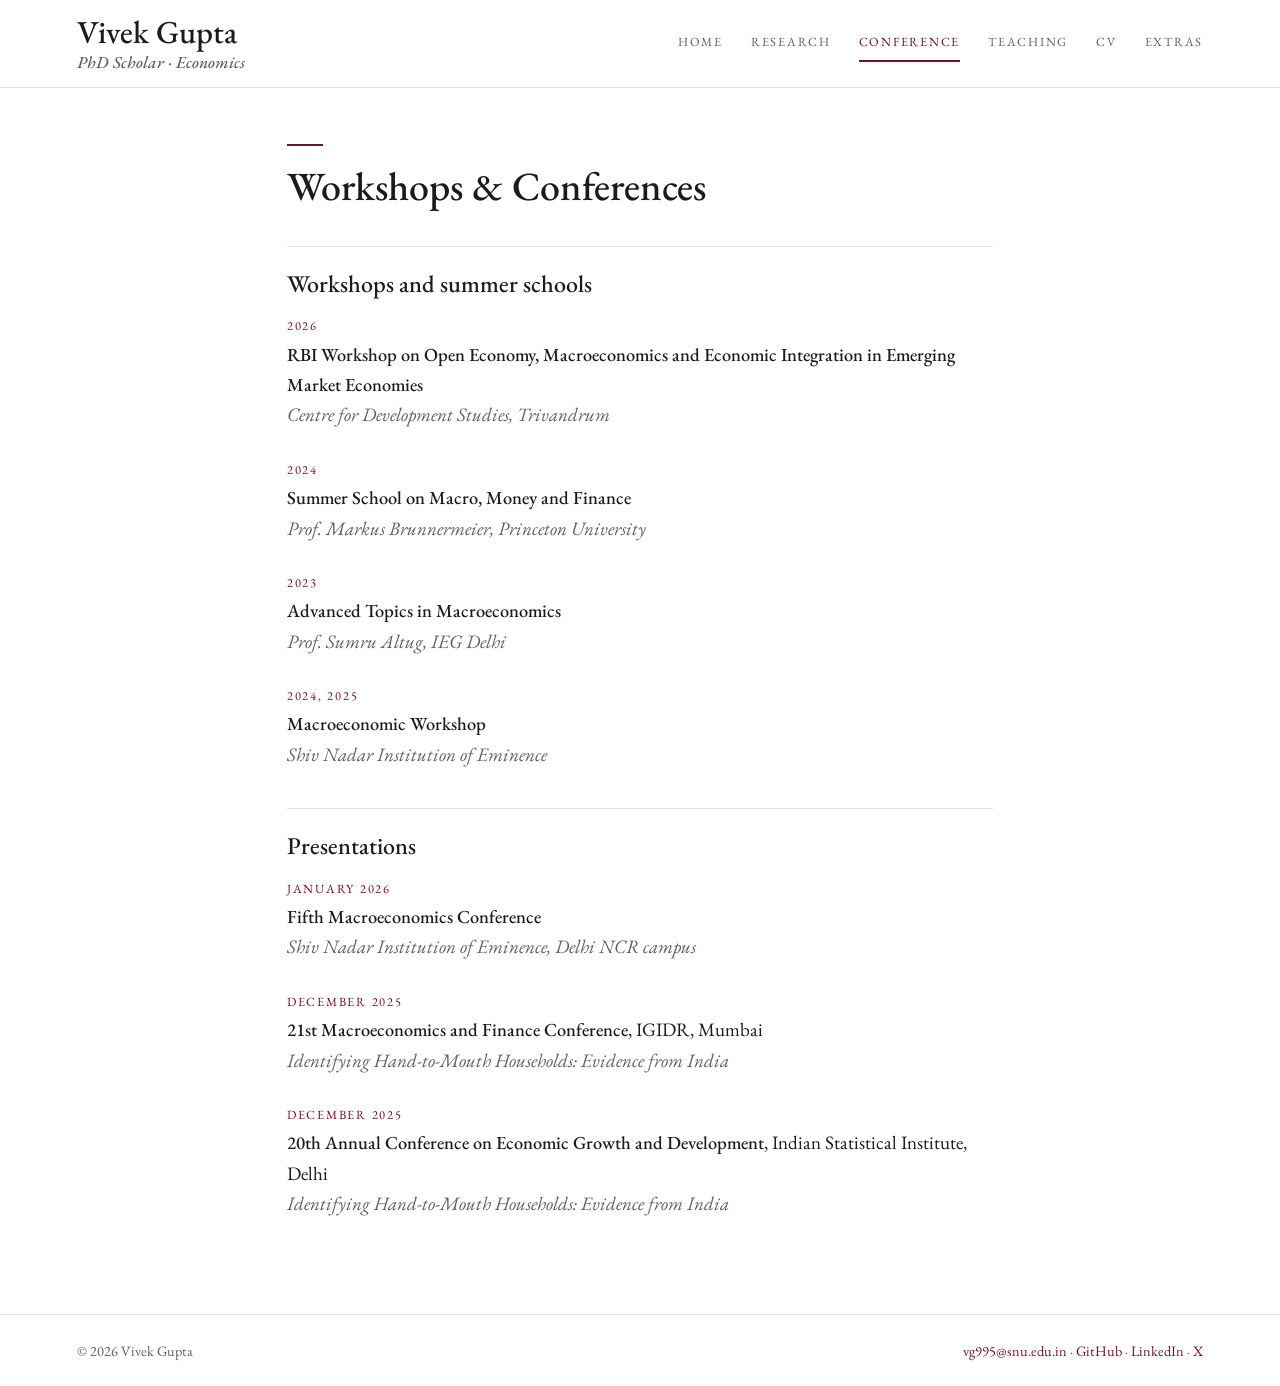
==== conference.html @ 2d9377d3 "Add files via upload" ====
<!DOCTYPE html><html lang="en"><head><meta charset="utf-8"><meta name="viewport" content="width=device-width,initial-scale=1">
<title>Vivek Gupta | Economics – Conference</title>
<meta name="keywords" content="Vivek Gupta, Vivek Gupta economics, Vivek Gupta macroeconomics, Vivek Gupta SNU, Vivek Gupta Shiv Nadar, Shiv Nadar University economics PhD, Shiv Nadar Institution of Eminence economics, macroeconomics PhD India, household finance India, hand to mouth households India, DSGE HANK models"><meta name="description" content="Conferences, workshops and seminar presentations by Vivek Gupta, Economics PhD scholar at Shiv Nadar Institution of Eminence."><meta property="og:title" content="Conferences & Workshops | Vivek Gupta, SNU Economics">
<meta property="og:description" content="Conferences, workshops and seminar presentations by Vivek Gupta, Economics PhD scholar at Shiv Nadar Institution of Eminence.">
<meta property="og:type" content="website">
<meta name="author" content="Vivek Gupta">
<link rel="stylesheet" href="style.css"></head><body>
<header><a class="brand" href="index.html">Vivek Gupta<small>PhD Scholar · Economics</small></a><nav><a href="index.html">Home</a><a href="research.html">Research</a><a class="on" href="conference.html">Conference</a><a href="teaching.html">Teaching</a><a href="cv.html">CV</a><a href="extras.html">Extras</a></nav></header>
<main class="page"><h1>Workshops &amp; Conferences</h1>
<h3>Workshops and summer schools</h3>
<div class="item"><span class="tag">2026</span><br><b>RBI Workshop on Open Economy, Macroeconomics and Economic Integration in Emerging Market Economies</b><br><em>Centre for Development Studies, Trivandrum</em></div>
<div class="item"><span class="tag">2024</span><br><b>Summer School on Macro, Money and Finance</b><br><em>Prof. Markus Brunnermeier, Princeton University</em></div>
<div class="item"><span class="tag">2023</span><br><b>Advanced Topics in Macroeconomics</b><br><em>Prof. Sumru Altug, IEG Delhi</em></div>
<div class="item"><span class="tag">2024, 2025</span><br><b>Macroeconomic Workshop</b><br><em>Shiv Nadar Institution of Eminence</em></div>
<h3>Presentations</h3>
<div class="item"><span class="tag">January 2026</span><br><b>Fifth Macroeconomics Conference</b><br><em>Shiv Nadar Institution of Eminence, Delhi NCR campus</em></div>
<div class="item"><span class="tag">December 2025</span><br><b>21st Macroeconomics and Finance Conference</b>, IGIDR, Mumbai<br><em>Identifying Hand-to-Mouth Households: Evidence from India</em></div>
<div class="item"><span class="tag">December 2025</span><br><b>20th Annual Conference on Economic Growth and Development</b>, Indian Statistical Institute, Delhi<br><em>Identifying Hand-to-Mouth Households: Evidence from India</em></div></main>
<footer><span>© 2026 Vivek Gupta</span><span><a href="mailto:vg995@snu.edu.in">vg995@snu.edu.in</a> · <a href="https://github.com/vivekecon">GitHub</a> · <a href="https://www.linkedin.com/in/vivek-gupta-5765b21a3">LinkedIn</a> · <a href="https://x.com/vivekguptaecon">X</a></span></footer></body></html>
---- style.css ----
@import url('https://fonts.googleapis.com/css2?family=EB+Garamond:ital,wght@0,400;0,500;1,400&family=Kalam:wght@300&display=swap');
:root{/* cream theme: --bg:#efeadf; --line:#cfc7b8 */--bg:#ffffff;--ink:#1c1b1a;--mute:#5d6166;--red:#6e1423;--line:#e4e1db;--board:#1d2623}
*{box-sizing:border-box}html{scroll-behavior:smooth}
body{margin:0;background:var(--bg);color:var(--ink);font:19px/1.6 'EB Garamond',Georgia,serif}
a{color:var(--red);text-decoration:none}a:hover{text-decoration:underline}
a:focus-visible{outline:2px solid var(--red);outline-offset:3px}
header{display:flex;justify-content:space-between;align-items:center;flex-wrap:wrap;gap:12px;padding:16px 6vw;position:sticky;top:0;z-index:5;background:var(--bg);border-bottom:1px solid var(--line)}
.brand{color:var(--ink);font-size:2rem;font-weight:500;line-height:1}
.brand:hover{text-decoration:none}.brand small{display:block;font-size:1.05rem;font-style:italic;color:var(--mute);margin-top:6px}
nav a{margin-left:28px;font-size:.78rem;letter-spacing:.14em;text-transform:uppercase;color:var(--mute);padding:8px 0;display:inline-block}
nav a.on{color:var(--red);border-bottom:2px solid var(--red)}nav a:hover{text-decoration:none;color:var(--red)}
.hero{position:relative;overflow:hidden;min-height:540px;padding:72px 6vw;color:#fff;background:linear-gradient(90deg,rgba(8,12,10,.78) 0,rgba(8,12,10,.4) 38%,transparent 62%),url(images/hero-board.jpg) right center/cover no-repeat,#1d2623}
.hero .txt{position:relative;z-index:2;max-width:440px;text-shadow:0 2px 14px rgba(0,0,0,.6)}
.eyebrow{display:flex;align-items:center;gap:16px;font-size:.8rem;letter-spacing:.18em;text-transform:uppercase}
.eyebrow:before{content:"";width:56px;border-top:1px solid #fff}
.hero h1{font-size:3.3rem;line-height:1.05;margin:22px 0;font-weight:500}
.hero p{font-style:italic;font-size:1.5rem;line-height:1.4;margin:0 0 28px}
.btn{display:inline-block;background:var(--red);color:#fff;padding:15px 28px;font-size:.8rem;letter-spacing:.16em;text-transform:uppercase;border:1px solid #8c2b3b}
.btn:hover{background:#560f1b;text-decoration:none}
.chalk{position:absolute;right:3vw;top:50px;width:52%;font:1.25rem/2 Kalam,cursive;color:#e6e4dc;opacity:.9;display:grid;grid-template-columns:1fr 1fr;gap:6px 36px}
.chalk i{font-style:normal}.chalk .n{color:#b9c4bc;font-size:1.05rem}
.cols{display:grid;grid-template-columns:repeat(3,1fr);padding:56px 6vw}
.cols>div{padding:0 36px}.cols>div:first-child{padding-left:0}.cols>div+div{border-left:1px solid var(--line)}
.cols h2,.page h1{font-size:2.5rem;font-weight:500;margin:0 0 14px;line-height:1.1}
.cols h2:before,.page h1:before{content:"";display:block;width:36px;border-top:2px solid var(--red);margin-bottom:18px}
.cols p,.cols li,.mute{color:var(--mute)}.cols ul{padding-left:20px}.cols li::marker{color:var(--red)}
.more{font-size:.8rem;letter-spacing:.16em;text-transform:uppercase}
.quote{background:var(--red);color:#f2e8e6;padding:34px 6vw;display:flex;justify-content:space-between;align-items:flex-end;flex-wrap:wrap;gap:16px}
.quote q{font-style:italic;font-size:1.6rem;line-height:1.35;max-width:520px;display:block}
.quote span{font-size:.8rem;letter-spacing:.16em;text-transform:uppercase;opacity:.8}
.page{max-width:860px;margin:0 auto;padding:56px 6vw 72px}
.page h3{font-size:1.5rem;font-weight:500;margin:38px 0 6px;padding-top:18px;border-top:1px solid var(--line)}
.item{margin:0 0 22px}.item b{font-weight:500;font-size:1.15rem}.item em,.tag{color:var(--mute)}
.tag{font-size:.78rem;letter-spacing:.14em;text-transform:uppercase;color:var(--red)}
footer{border-top:1px solid var(--line);padding:24px 6vw;color:var(--mute);font-size:.9rem;display:flex;justify-content:space-between;flex-wrap:wrap;gap:8px}
@media(max-width:900px){.cols{grid-template-columns:1fr}.cols>div{padding:24px 0;border:0!important}.chalk{display:none}.hero h1{font-size:3rem}nav a{margin:0 16px 0 0}}
@media(prefers-reduced-motion:reduce){html{scroll-behavior:auto}}
.wide{max-width:1100px}
.journey{display:grid;grid-template-columns:repeat(2,1fr);gap:40px 36px;margin-top:24px}
.journey figure{margin:0}
.journey .ph{display:block;width:100%;aspect-ratio:4/3;background:#f1efea;border:1px solid var(--line);overflow:hidden;padding:0;cursor:zoom-in}
.journey img{width:100%;height:100%;object-fit:cover;display:block}
.journey figcaption{padding-top:14px;color:var(--mute)}
.journey figcaption b{display:block;color:var(--ink);font-weight:500;font-size:1.3rem;line-height:1.25;margin:2px 0 4px}
dialog{border:0;padding:0;background:transparent;max-width:92vw}
dialog::backdrop{background:rgba(20,10,12,.85)}
dialog img{max-width:92vw;max-height:88vh;display:block}
@media(max-width:800px){.journey{grid-template-columns:1fr}}
.filters{display:flex;flex-wrap:wrap;gap:10px;margin:22px 0 0}
.filters button{font:inherit;font-size:.78rem;letter-spacing:.14em;text-transform:uppercase;background:none;color:var(--mute);border:1px solid var(--line);padding:9px 18px;cursor:pointer}
.filters button:hover{color:var(--red);border-color:var(--red)}
.filters button[aria-pressed=true]{background:var(--red);border-color:var(--red);color:#fff}
.filters button:focus-visible{outline:2px solid var(--red);outline-offset:3px}
.journey figure[hidden]{display:none}
.cols ul.contact{list-style:none;padding:0;margin:0}
.contact li{padding:9px 0;border-bottom:1px solid var(--line)}
.contact a{font-size:.85rem;letter-spacing:.14em;text-transform:uppercase}
.contact li:last-child a{text-transform:none;letter-spacing:.02em;font-size:1.05rem}
.contact a{display:flex;align-items:center;gap:14px}
.contact .ic{width:26px;height:26px;flex:none;color:var(--red)}
.contact a:hover{text-decoration:none}.contact a:hover span{text-decoration:underline}
@media(max-width:900px){.hero{background:linear-gradient(rgba(8,12,10,.72),rgba(8,12,10,.72)),url(images/hero-board.jpg) center/cover,#1d2623}}
.me{display:block;width:130px;height:130px;border-radius:50%;object-fit:cover;object-position:50% 22%;margin:0 0 20px;border:3px solid #fff;box-shadow:0 0 0 1px var(--red)}
.wide{max-width:1200px}
.note{max-width:720px;font-size:1.15rem;line-height:1.75;color:var(--mute);margin:8px 0 32px}
.journey{display:block;column-count:3;column-gap:16px}
.journey figure{break-inside:avoid;margin:0 0 16px}
.journey .ph{aspect-ratio:auto;height:auto;background:none;border:0}
.journey img{height:auto}
@media(max-width:800px){.journey{column-count:2;column-gap:10px}.journey figure{margin-bottom:10px}}
.item .abs{margin:10px 0;color:var(--mute);font-style:normal}
.abs-toggle{margin:10px 0}
.abs-toggle summary{cursor:pointer;color:var(--red);font-size:.8rem;letter-spacing:.14em;text-transform:uppercase;list-style:none}
.abs-toggle summary::-webkit-details-marker{display:none}
.abs-toggle summary:hover{text-decoration:underline}
.abs-toggle[open] summary{margin-bottom:10px}
.abs-toggle .abs{margin:0;font-style:normal}
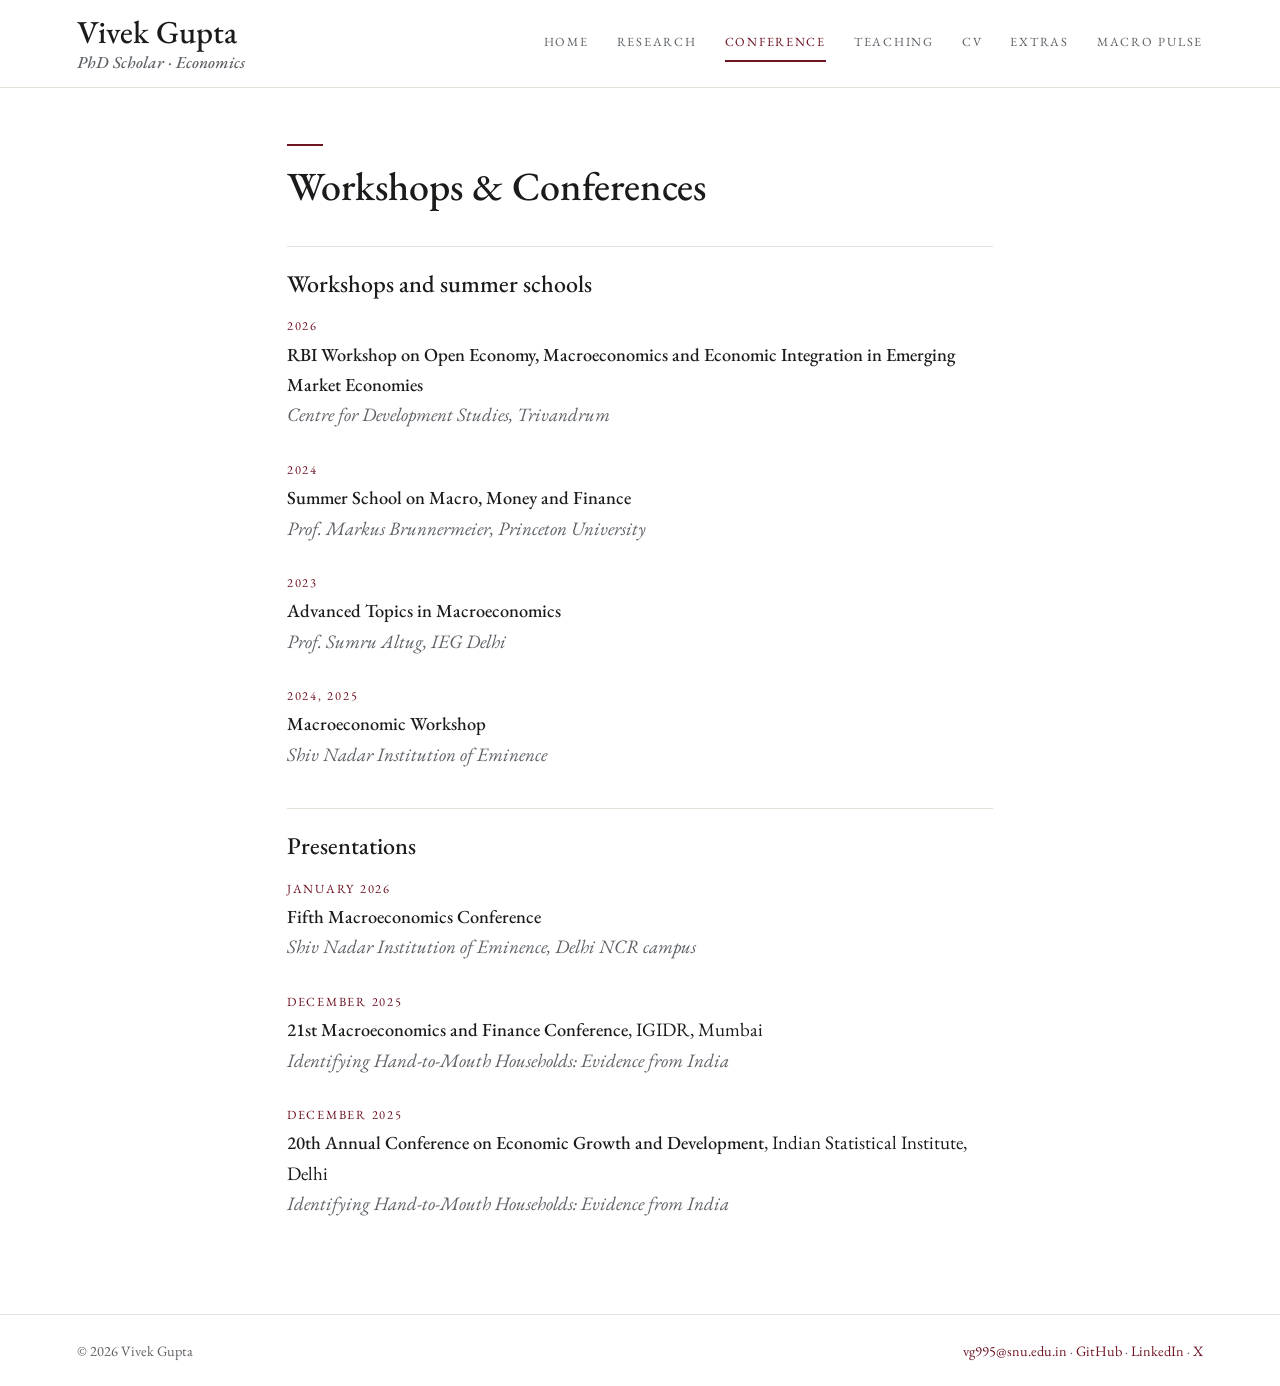
==== commit 98ad42cb: "Update header with new 'Macro Pulse' link Added a new link to 'Macro Pulse' in the header navigation" ====
--- a/conference.html
+++ b/conference.html
@@ -3,9 +3,13 @@
 <meta name="keywords" content="Vivek Gupta, Vivek Gupta economics, Vivek Gupta macroeconomics, Vivek Gupta SNU, Vivek Gupta Shiv Nadar, Shiv Nadar University economics PhD, Shiv Nadar Institution of Eminence economics, macroeconomics PhD India, household finance India, hand to mouth households India, DSGE HANK models"><meta name="description" content="Conferences, workshops and seminar presentations by Vivek Gupta, Economics PhD scholar at Shiv Nadar Institution of Eminence."><meta property="og:title" content="Conferences & Workshops | Vivek Gupta, SNU Economics">
 <meta property="og:description" content="Conferences, workshops and seminar presentations by Vivek Gupta, Economics PhD scholar at Shiv Nadar Institution of Eminence.">
 <meta property="og:type" content="website">
+<meta property="og:url" content="https://vivekguptaecon.github.io/conference.html">
+<meta property="og:image" content="https://vivekguptaecon.github.io/images/vivek.jpg">
 <meta name="author" content="Vivek Gupta">
+<link rel="canonical" href="https://vivekguptaecon.github.io/conference.html">
+<link rel="icon" type="image/png" href="favicon.png">
 <link rel="stylesheet" href="style.css"></head><body>
-<header><a class="brand" href="index.html">Vivek Gupta<small>PhD Scholar · Economics</small></a><nav><a href="index.html">Home</a><a href="research.html">Research</a><a class="on" href="conference.html">Conference</a><a href="teaching.html">Teaching</a><a href="cv.html">CV</a><a href="extras.html">Extras</a></nav></header>
+<header><a class="brand" href="index.html">Vivek Gupta<small>PhD Scholar · Economics</small></a><nav><a href="index.html">Home</a><a href="research.html">Research</a><a class="on" href="conference.html">Conference</a><a href="teaching.html">Teaching</a><a href="cv.html">CV</a><a href="extras.html">Extras</a><a href="macro-pulse.html">Macro Pulse</a></nav></header>
 <main class="page"><h1>Workshops &amp; Conferences</h1>
 <h3>Workshops and summer schools</h3>
 <div class="item"><span class="tag">2026</span><br><b>RBI Workshop on Open Economy, Macroeconomics and Economic Integration in Emerging Market Economies</b><br><em>Centre for Development Studies, Trivandrum</em></div>
